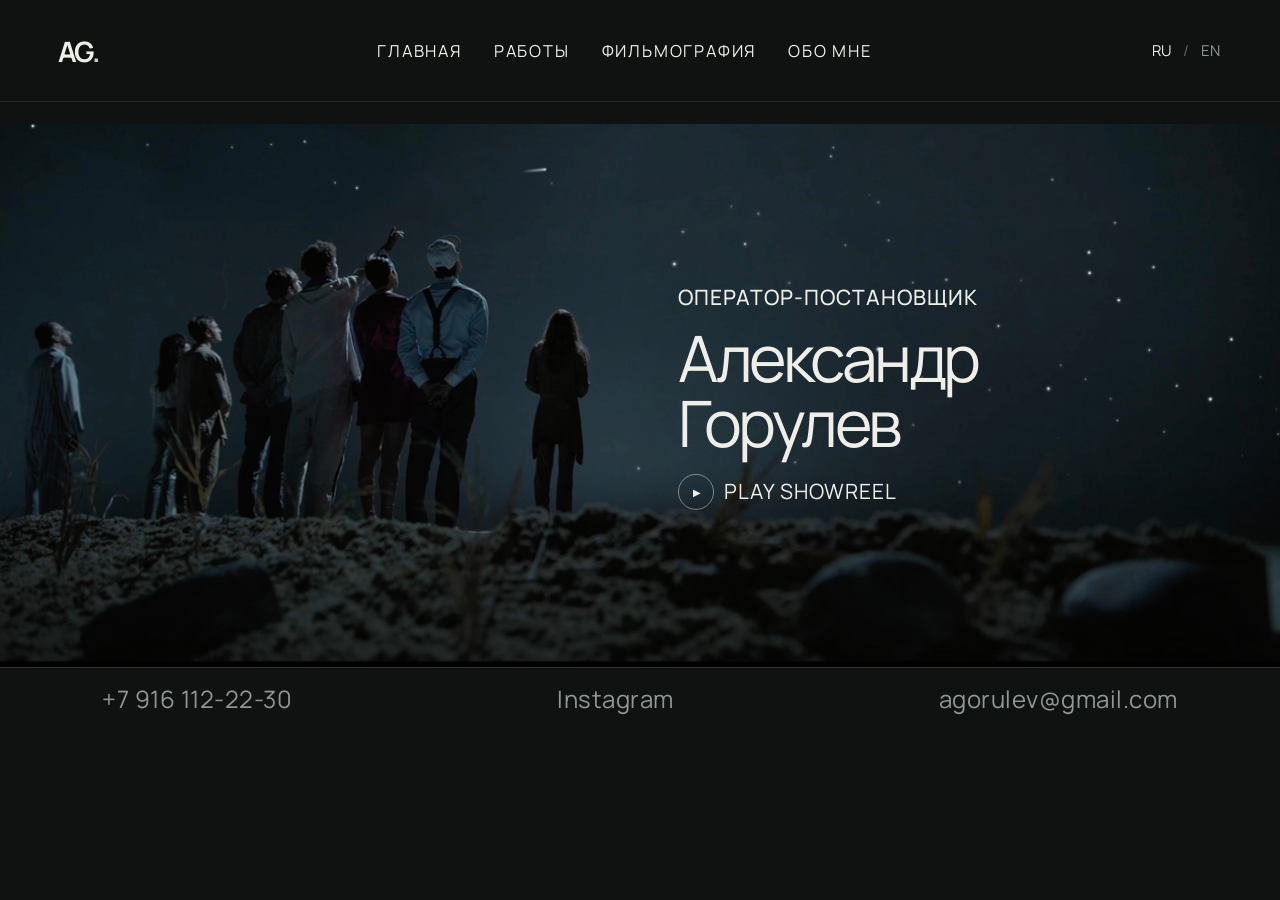
==== prototype/index.html @ a0a0cecf "Портфолио: первая версия" ====
<!doctype html>
<html lang="ru">
<head>
  <meta charset="utf-8">
  <meta name="viewport" content="width=device-width, initial-scale=1">
  <meta name="description" content="Александр Горулёв — оператор-постановщик. «Склифосовский», «Свобода», «Частная жизнь». Шоурил, фильмография, избранные работы и контакты.">
  <title>Александр Горулёв — оператор-постановщик кино и сериалов</title>
  <link rel="canonical" href="https://alexandergorulev.com/">
  <link rel="stylesheet" href="styles.css?v=shared-nav-1">
  <style>
    /* Start-page adjustments only. */
    body > main{padding-top:24px}
    .home-contacts{height:63px;padding-left:8%;padding-right:8%;font-size:24px;line-height:12px;flex-wrap:nowrap}
    .home-contacts a:last-child{text-align:right}
    @media(min-width:1600px){.home-contacts{padding-left:max(8%,calc((100vw - 1400px)/2));padding-right:max(8%,calc((100vw - 1400px)/2))}}
    @media(max-width:760px){.home-contacts{height:87px;padding-left:7%;padding-right:7%;font-size:clamp(12px,2.5vw,16px);line-height:20px;gap:12px}}
  </style>
  <script src="content.js?v=pages-1" defer></script>
  <script src="app.js?v=pages-1" defer></script>
</head>
<body>
  <a class="skip-link" href="works.html" data-i18n="skip">Перейти к работам</a>
  <header class="header">
    <a class="wordmark" href="index.html" aria-label="На главную">AG<span class="wordmark-dot">.</span></a>
    <nav class="desktop-nav" aria-label="Основная навигация">
      <a href="index.html" data-i18n="homeNav">Главная</a>
      <a href="works.html" data-i18n="work">Работы</a>
      <a href="filmography.html" data-i18n="filmographyTitle">Фильмография</a>
      <a href="about.html" data-i18n="about">Обо мне</a>
    </nav>
    <div class="header-actions">
      <div class="languages" aria-label="Language"><button data-lang="ru" aria-pressed="true">RU</button><span>/</span><button data-lang="en" aria-pressed="false">EN</button></div>
      <button class="menu-toggle" aria-expanded="false" aria-controls="mobile-nav" aria-label="Открыть меню"><span></span><span></span></button>
    </div>
    <nav id="mobile-nav" class="mobile-nav" aria-label="Мобильная навигация" hidden>
      <a href="index.html" data-i18n="homeNav">Главная</a>
      <a href="works.html" data-i18n="work">Работы</a>
      <a href="filmography.html" data-i18n="filmographyTitle">Фильмография</a>
      <a href="about.html" data-i18n="about">Обо мне</a>
    </nav>
  </header>
  <main>
    <section id="top" class="hero" aria-labelledby="hero-title">
      <img class="hero-image" src="assets/hero-frame-hq.jpg" alt="" fetchpriority="high">
      <div class="hero-shade"></div>
      <div class="hero-content"><p class="eyebrow" data-i18n="role">Оператор-постановщик</p><h1 id="hero-title"><span data-i18n="firstName">Александр</span><span data-i18n="lastName">Горулев</span></h1><button class="play-button" data-showreel><span class="play-icon" aria-hidden="true">▶</span><span>PLAY SHOWREEL</span></button></div>
      <div class="hero-bottom"><a href="works.html" class="scroll-link"><span data-i18n="selected">Избранные работы</span><span aria-hidden="true">↓</span></a></div>
    </section>
  </main>
  <footer class="footer home-contacts"><a href="tel:+79161122230">+7 916 112-22-30</a><a href="https://www.instagram.com/gorulevalexandr/?hl=ru" target="_blank" rel="noopener noreferrer">Instagram</a><a href="mailto:agorulev@gmail.com">agorulev@gmail.com</a></footer>
  <dialog id="showreel-dialog" aria-label="Showreel"><div class="dialog-top"><span class="eyebrow">Showreel</span><button class="close-button" data-close aria-label="Закрыть">×</button></div><div id="showreel-player" class="showreel-player"></div><p class="video-fallback"><a href="https://www.youtube.com/watch?v=oEOQJXaLBaw" target="_blank" rel="noopener noreferrer" data-i18n="youtubeLink">Открыть на YouTube ↗</a></p></dialog>
</body>
</html>
---- prototype/styles.css ----
@import url('https://fonts.googleapis.com/css2?family=Manrope:wght@400;500;600;700&display=swap');
:root{color-scheme:dark;--bg:#101212;--text:#efefea;--muted:#909794;--line:#303532;--accent:#c8cfad}
*{box-sizing:border-box}html{scroll-behavior:smooth;scroll-padding-top:96px}body{margin:0;background:var(--bg);color:var(--text);font-family:Manrope,Arial,sans-serif;-webkit-font-smoothing:antialiased}button,a{-webkit-tap-highlight-color:transparent}a{color:inherit;text-decoration:none}button{font:inherit;color:inherit;cursor:pointer}button:focus-visible,a:focus-visible{outline:2px solid var(--accent);outline-offset:7px}button{border:0}a,button{touch-action:manipulation}button:hover,a:hover{color:var(--accent)}[hidden]{display:none!important}.header{position:absolute;top:0;left:0;width:100%;z-index:5;display:flex;align-items:center;justify-content:space-between;padding:30px 4.5%;border-bottom:1px solid #ffffff15}.wordmark{font-size:28px;font-weight:700;letter-spacing:-2px}.wordmark-dot{color:var(--accent)}.desktop-nav{display:flex;gap:32px;align-items:center;font-size:11px;letter-spacing:1.8px;text-transform:uppercase}.text-button{background:none;padding:0;text-transform:inherit;letter-spacing:inherit;font-size:inherit}.header-actions{display:flex;align-items:center;gap:24px}.languages{display:flex;gap:9px;align-items:center;font-size:10px;letter-spacing:1px}.languages button{padding:10px 2px;background:none;color:#8e9691;font-size:10px}.languages button[aria-pressed=true]{color:var(--text)}.languages span{color:#606963}.menu-toggle{display:none}.hero{position:relative;min-height:740px;height:100svh;max-height:1150px;overflow:hidden}.hero-image,.hero-shade{position:absolute;width:100%;height:100%;inset:0;object-fit:cover}.hero-shade{background:linear-gradient(90deg,#0712115e,transparent 75%),linear-gradient(0deg,#101212 0%,transparent 28%,#050a091c 80%)}.hero-content{position:relative;padding:0 8%;top:29%}.eyebrow{text-transform:uppercase;font-size:10px;letter-spacing:2.7px;font-weight:500;margin:0 0 23px}.hero h1{font-size:clamp(60px,7.8vw,122px);font-weight:400;letter-spacing:-.065em;line-height:1.02;margin:0 0 39px}.hero h1 span{display:block}.play-button{display:flex;gap:18px;align-items:center;padding:0;background:transparent;font-size:10px;letter-spacing:2.1px}.play-icon{display:grid;place-items:center;width:56px;height:56px;border:1px solid #e7ead77a;border-radius:50%;font-size:12px;padding-left:3px;transition:background .2s,border-color .2s}.play-button:hover .play-icon{background:#e9eed718;border-color:var(--accent)}.hero-bottom{position:absolute;bottom:36px;left:4.5%;right:4.5%;display:flex;justify-content:space-between;align-items:center}.placeholder-note{font-size:9px;letter-spacing:1px;color:#b1b8af}.scroll-link{display:flex;align-items:center;gap:40px;font-size:10px;letter-spacing:1px}.scroll-link span:last-child{font-size:24px}.section-pad{padding-left:8%;padding-right:8%}.work{padding-top:105px;padding-bottom:70px}.section-heading{display:flex;justify-content:space-between;align-items:end;margin-bottom:44px}.muted{color:var(--muted)}h2{font-size:clamp(30px,3.2vw,48px);line-height:1.2;font-weight:400;letter-spacing:-1.8px;margin:0}.count{font-size:11px;letter-spacing:0;vertical-align:top;display:inline-block;margin:6px 0 0 18px;color:var(--muted)}.section-note{font-size:11px;line-height:1.9;color:var(--muted);margin:0}.project-grid{display:grid;grid-template-columns:1fr 1fr;gap:45px 28px}.project-image{position:relative;overflow:hidden;background:#1a201f;aspect-ratio:1.6}.project-image img{width:100%;height:100%;object-fit:cover;display:block}.image-label{position:absolute;bottom:14px;left:16px;text-transform:uppercase;font-size:7px;letter-spacing:1.5px;color:#d6dcd0b0;background:#10171277;padding:5px 7px}.project-caption{display:flex;justify-content:space-between;gap:20px;align-items:center;margin-top:17px}.project h3{font-size:22px;font-weight:400;margin:0}.project-number{font-size:9px;color:var(--muted);letter-spacing:1px}.layout-note{display:flex;gap:10px;align-items:center;color:var(--muted);font-size:10px;line-height:1.8;margin-top:40px}.small-dot{width:4px;height:4px;flex-shrink:0;background:var(--accent);border-radius:50%}.about{border-top:1px solid var(--line);border-bottom:1px solid var(--line);padding-top:52px;padding-bottom:52px;display:grid;grid-template-columns:1fr 2fr auto;align-items:center;gap:20px}.about .eyebrow{margin:0}.about h2{font-size:26px;letter-spacing:-.8px}.role-line{font-size:12px;color:var(--muted);margin-bottom:0}.about-mark{font-size:50px;letter-spacing:-5px;color:#39403b}.contact{padding-top:64px;padding-bottom:64px;display:flex;justify-content:space-between;align-items:center}.contact h2{font-size:46px}.contact-note{font-size:11px;color:var(--muted);margin:20px 0 0}.external-link{display:flex;align-items:center;gap:64px;padding:15px 0;border-bottom:1px solid #64705e;font-size:12px}.footer{border-top:1px solid var(--line);padding:25px 4.5%;display:flex;justify-content:space-between;gap:20px;color:var(--muted);font-size:9px;letter-spacing:.5px}.skip-link{position:fixed;top:-80px;left:20px;z-index:50;background:#202622;padding:15px}.skip-link:focus{top:15px}.modal-open{overflow:hidden}dialog{padding:24px;width:min(1000px,92vw);max-height:90svh;border:1px solid #465046;background:#111614;color:var(--text)}dialog::backdrop{background:#020605e8;backdrop-filter:blur(8px)}.dialog-top{display:flex;align-items:center;justify-content:space-between;margin-bottom:22px}.dialog-top .eyebrow{margin:0}.close-button{font-size:32px;background:none;width:44px;height:44px}.video-placeholder{aspect-ratio:16/9;display:flex;align-items:center;justify-content:center;flex-direction:column;text-align:center;padding:20px;background:radial-gradient(ellipse at center,#2c3932,#171e1a 70%);border:1px solid #ffffff0d}.large-play{font-size:60px;color:var(--accent);margin-bottom:20px}.video-placeholder h2{font-size:26px;letter-spacing:-.5px}.video-placeholder p{font-size:12px;color:var(--muted);line-height:1.7}.video-label{font-size:8px;letter-spacing:2px;margin-top:24px;color:var(--muted)}
@media(min-width:1600px){.work,.about,.contact{padding-left:max(8%,calc((100vw - 1400px)/2));padding-right:max(8%,calc((100vw - 1400px)/2))}}
@media(max-width:760px){html{scroll-padding-top:24px}.header{padding:20px 6%}.desktop-nav{display:none}.menu-toggle{background:none;width:32px;height:32px;display:flex;flex-direction:column;justify-content:center;gap:6px;padding:4px}.menu-toggle span{display:block;width:24px;height:1px;background:var(--text)}.menu-toggle[aria-expanded=true] span:first-child{transform:translateY(3.5px) rotate(45deg)}.menu-toggle[aria-expanded=true] span:last-child{transform:translateY(-3.5px) rotate(-45deg)}.mobile-nav{position:absolute;top:80px;left:0;width:100%;display:flex;flex-direction:column;align-items:start;gap:25px;background:#111a17f7;padding:32px 6%;font-size:18px;border-bottom:1px solid var(--line)}.hero{min-height:640px;max-height:920px}.hero-content{padding:0 7%;top:30%}.hero h1{font-size:clamp(54px,12.3vw,90px);margin-bottom:35px}.hero .eyebrow{font-size:8px;letter-spacing:2px}.hero-image{object-position:62% center}.hero-bottom{left:7%;right:7%;bottom:24px;align-items:start;gap:22px;flex-direction:column}.placeholder-note{font-size:8px}.scroll-link{gap:25px;font-size:9px}.section-pad{padding-left:7%;padding-right:7%}.work{padding-top:68px;padding-bottom:45px}.section-heading{margin-bottom:30px}.section-heading h2{font-size:31px;letter-spacing:-1.2px}.section-note{display:none}.count{margin-left:10px;font-size:9px}.project-grid{grid-template-columns:1fr;gap:32px}.project h3{font-size:18px}.project-caption{margin-top:13px}.layout-note{font-size:9px;align-items:start;margin-top:30px}.small-dot{margin-top:6px}.about{grid-template-columns:1fr auto;padding-top:32px;padding-bottom:32px;gap:18px}.about>.eyebrow{grid-column:1/-1}.about h2{font-size:23px}.about-mark{font-size:36px}.contact{padding-top:40px;padding-bottom:40px;align-items:start;flex-direction:column;gap:25px}.contact h2{font-size:37px}.contact .eyebrow{margin-bottom:18px}.external-link{gap:60px}.footer{padding:22px 7%;flex-wrap:wrap;font-size:8px}.footer>span:nth-child(2){order:3;width:100%}dialog{padding:14px}.video-placeholder{aspect-ratio:auto;min-height:300px}.video-placeholder h2{font-size:22px}.video-placeholder p{max-width:220px}.large-play{font-size:45px}}
@media(prefers-reduced-motion:reduce){html{scroll-behavior:auto}*,*::before,*::after{transition:none!important;animation:none!important}}

/* Prominent professional subtitle on the hero. */
.hero .eyebrow{font-size:22px;letter-spacing:2.7px}
@media(max-width:760px){.hero .eyebrow{font-size:16px;letter-spacing:1.8px}}

.showreel-player{aspect-ratio:16/9;background:#000;width:100%}.showreel-player iframe{display:block;width:100%;height:100%;border:0}.video-fallback{font-size:12px;color:var(--muted);margin:18px 0 0;text-align:right}

.showreel-player video{display:block;width:100%;height:100%;object-fit:contain;background:#000}

/* Selected frame: original proportions and colour, left-anchored desktop crop. */
.hero{min-height:0;height:100svh;max-height:none}
.hero-image{object-fit:cover;object-position:left center;filter:none}
.hero-shade{background:radial-gradient(ellipse at 80% 48%,rgba(0,0,0,.12),transparent 48%)}
.hero-content{position:absolute;left:65%;right:3%;top:50%;padding:0;transform:translateY(-50%)}
.hero h1{font-size:clamp(44px,4.6vw,88px);letter-spacing:-.055em}
.hero .eyebrow{font-size:22px;letter-spacing:1.5px;line-height:1.5}
.hero-bottom{justify-content:flex-end}
@media(max-aspect-ratio:17/10){
 .hero{height:calc(100px + 42.4vw);min-height:0;padding:0}
 .hero-image{top:100px;height:calc(100% - 100px);object-fit:cover;object-position:left center}
 .hero-shade{top:100px;height:calc(100% - 100px)}
 .hero-content{left:53%;right:3%;top:calc(100px + 21.2vw);transform:translateY(-50%);padding:0}
 .hero h1{font-size:clamp(24px,5vw,68px);margin-bottom:18px}
 .hero .eyebrow{font-size:clamp(10px,1.65vw,22px);letter-spacing:1px;margin-bottom:12px}
 .hero .play-icon{width:36px;height:36px;font-size:10px}
 .hero .play-button{font-size:9px;letter-spacing:1px;gap:10px}
 .hero-bottom{display:none}
}
@media(max-width:480px){
 .hero .eyebrow{font-size:10px;letter-spacing:.4px;margin-bottom:8px}
 .hero h1{font-size:24px;margin-bottom:12px}
 .hero .play-icon{width:28px;height:28px}
 .hero .play-button{font-size:8px;letter-spacing:.5px;gap:7px}
}

.project-image.has-cover{aspect-ratio:2.35 / 1;background:transparent}.project-image.has-cover img{width:100%;height:100%;object-fit:cover}

/* About: approved Russian biography; retain the existing English introduction. */
.about-copy{min-width:0}
.about-bio{max-width:65ch;font-size:18px;line-height:1.8}
.about-bio p{margin:20px 0 0}
.about-links{display:flex;flex-wrap:wrap;gap:12px 24px;margin-top:24px;font-size:12px;color:var(--muted)}
.about-links a{text-decoration:underline;text-decoration-color:var(--line);text-underline-offset:5px}
.about .about-en{display:none}
html[lang="en"] .about .about-ru{display:none}
html[lang="en"] .about span.about-en{display:inline}
html[lang="en"] .about p.about-en{display:block}
@media(max-width:760px){.about-bio{font-size:16px;line-height:1.8}}

/* Contact details share the existing section layout and typography. */
.contact{gap:32px}
.contact .contact-details{display:grid;grid-template-columns:repeat(3,minmax(0,1fr));gap:24px;margin:0;min-width:0}
.contact .contact-details dt{font-size:14px;line-height:15px;color:var(--muted);margin-bottom:8px}
.contact .contact-details dd{margin:0;font-size:20px;line-height:23.8px}
.contact .contact-details a{display:inline-block;padding:4px 0;overflow-wrap:anywhere}
@media(min-width:761px) and (max-width:1100px){.contact .contact-details{grid-template-columns:1fr;gap:18px}}
@media(max-width:760px){.contact .contact-details{grid-template-columns:1fr;gap:20px;width:100%}}

@media(max-width:760px){.contact .contact-details dd{font-size:18px}.contact .contact-details dt{font-size:14px}}

/* Enlarge only the hero showreel label, keeping the button geometry intact. */
.hero .play-button > span:last-child{font-size:21px;line-height:1}
@media(max-width:760px){.hero .play-button > span:last-child{font-size:clamp(10px,1.8vw,14px)}}

/* Reserve the existing header height on pages without a hero. */
.inner-page .page-content{padding-top:100px}
@media(max-width:760px){.inner-page .page-content{padding-top:80px}}

/* Professional credits on the filmography page only. */
.filmography .filmography-details{margin-top:8px;font-size:16px;line-height:1.7;color:var(--muted)}
.filmography .filmography-details p{margin:0}
.filmography .filmography-details p+p{margin-top:3px}
.filmography .filmography-credit+.filmography-credit{margin-top:28px}
@media(max-width:760px){.filmography .filmography-details{font-size:14px}}

/* Shared navigation matches the approved home-page menu. */
.desktop-nav{font-size:16.5px}
.mobile-nav{font-size:27px}

/* Home-page desktop labels only; mobile and inner pages retain their sizes. */
@media(min-width:761px){
 body:has(> main > .hero) .languages,
 body:has(> main > .hero) .languages button{font-size:15px}
 body:has(> main > .hero) .scroll-link > span:first-child{font-size:15px}
}
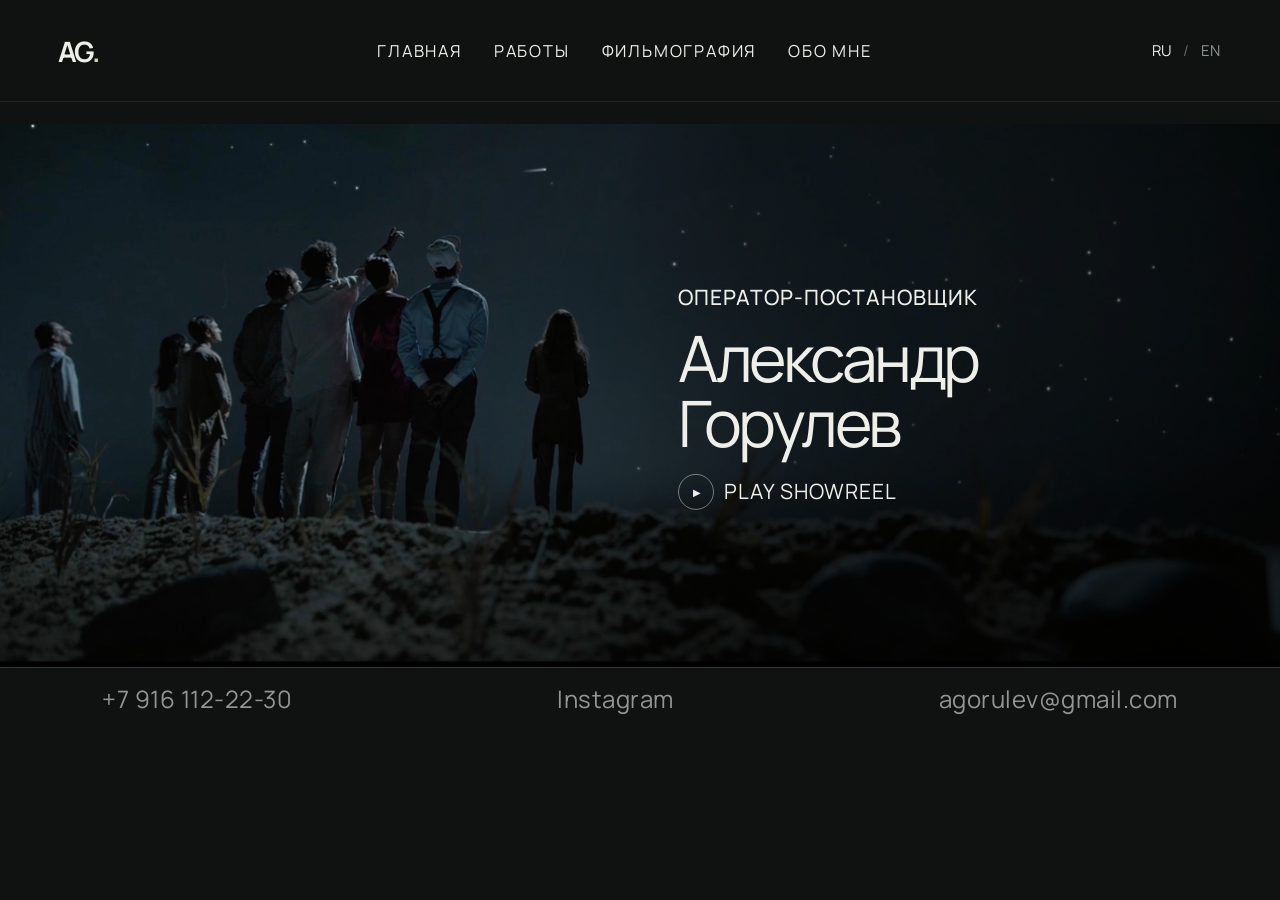
==== commit 8c2e1bde: "Главная: петля из шоурила вместо статичного кадра (черновик) Co-Authored-By: Claude Opus 5.5 <norepl" ====
--- a/prototype/index.html
+++ b/prototype/index.html
@@ -10,6 +10,9 @@
   <style>
     /* Start-page adjustments only. */
     body > main{padding-top:24px}
+    /* Hero video: soft shade on the right so the title stays readable over moving footage. */
+    .hero-video{object-fit:cover;object-position:center}
+    .hero-video ~ .hero-shade{background:linear-gradient(90deg,transparent 30%,rgba(0,0,0,.45) 58%,rgba(0,0,0,.55) 100%)}
     .home-contacts{height:63px;padding-left:8%;padding-right:8%;font-size:24px;line-height:12px;flex-wrap:nowrap}
     .home-contacts a:last-child{text-align:right}
     @media(min-width:1600px){.home-contacts{padding-left:max(8%,calc((100vw - 1400px)/2));padding-right:max(8%,calc((100vw - 1400px)/2))}}
@@ -41,7 +44,10 @@
   </header>
   <main>
     <section id="top" class="hero" aria-labelledby="hero-title">
-      <img class="hero-image" src="assets/hero-frame-hq.jpg" alt="" fetchpriority="high">
+      <video class="hero-image hero-video" autoplay muted loop playsinline preload="auto" poster="assets/hero-frame-hq.jpg" aria-hidden="true">
+        <source src="assets/hero-loop-mobile.mp4" type="video/mp4" media="(max-width: 760px)">
+        <source src="assets/hero-loop.mp4" type="video/mp4">
+      </video>
       <div class="hero-shade"></div>
       <div class="hero-content"><p class="eyebrow" data-i18n="role">Оператор-постановщик</p><h1 id="hero-title"><span data-i18n="firstName">Александр</span><span data-i18n="lastName">Горулев</span></h1><button class="play-button" data-showreel><span class="play-icon" aria-hidden="true">▶</span><span>PLAY SHOWREEL</span></button></div>
       <div class="hero-bottom"><a href="works.html" class="scroll-link"><span data-i18n="selected">Избранные работы</span><span aria-hidden="true">↓</span></a></div>
